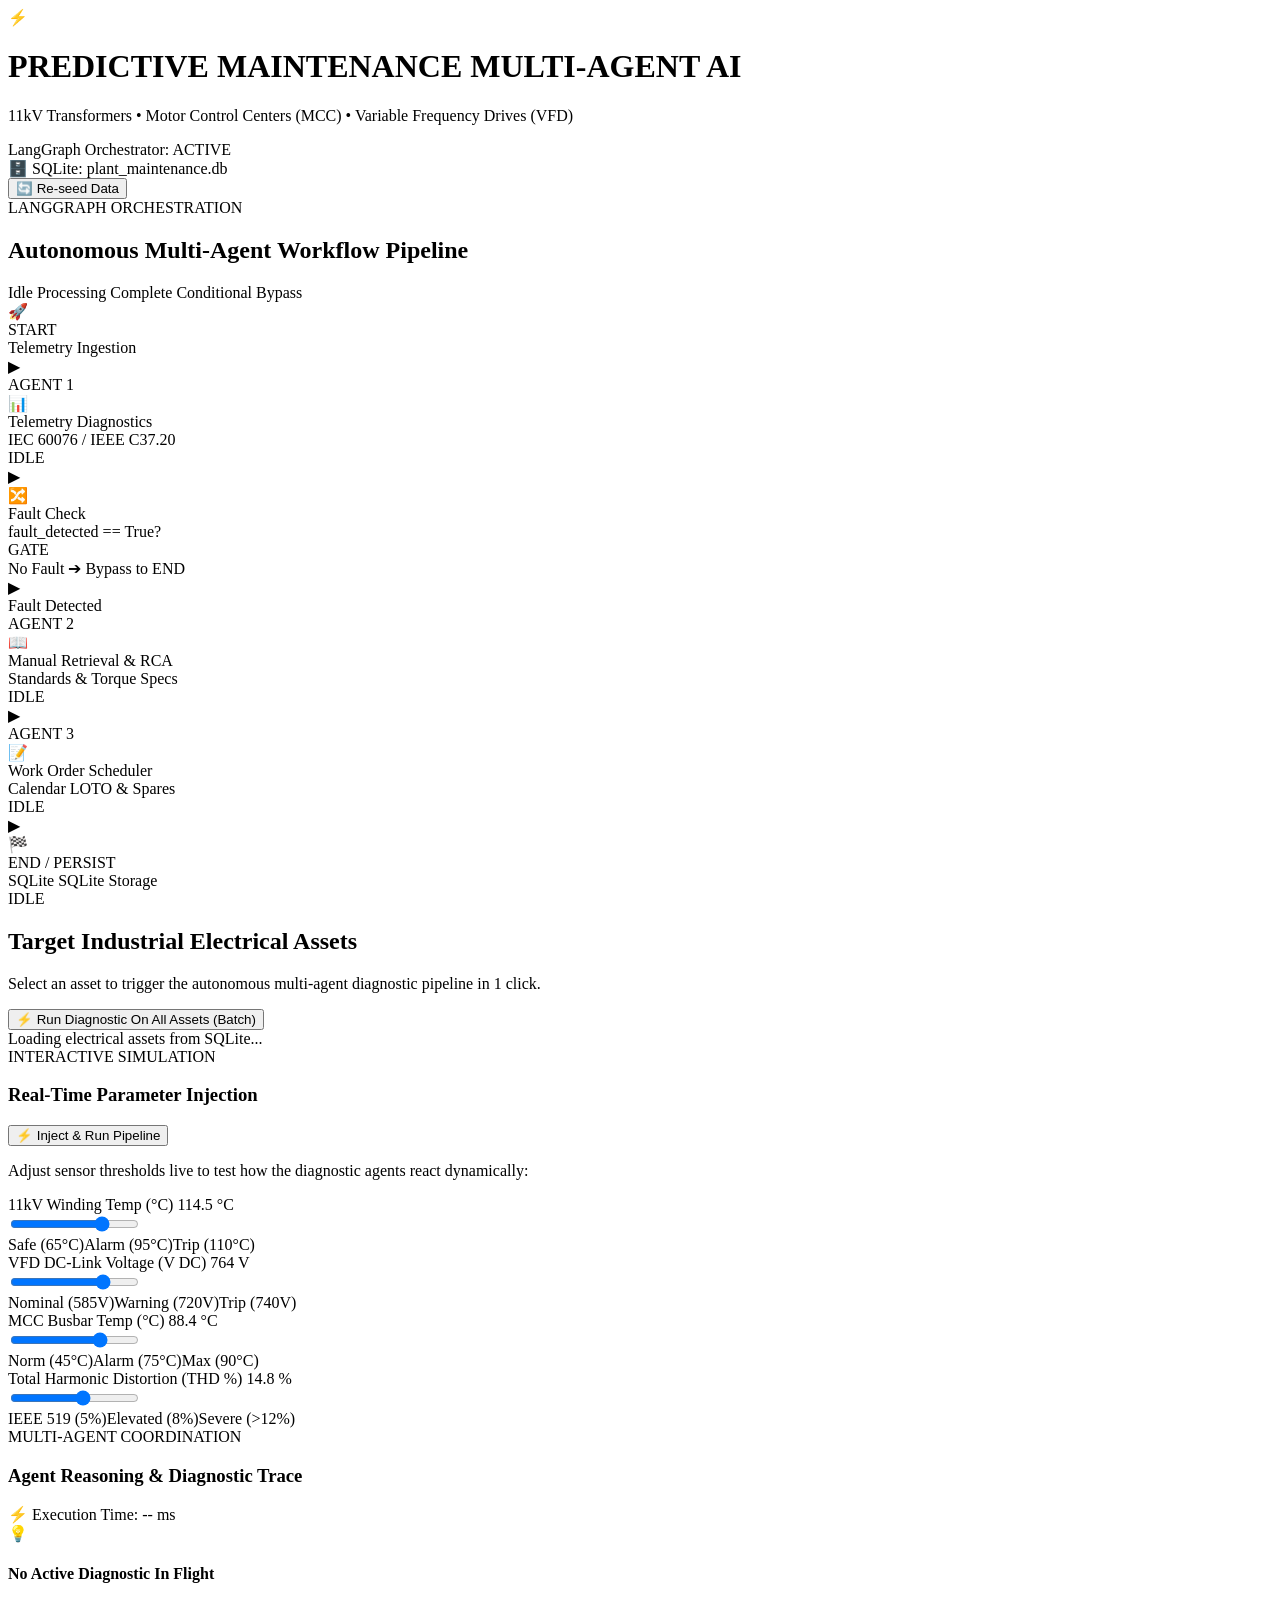
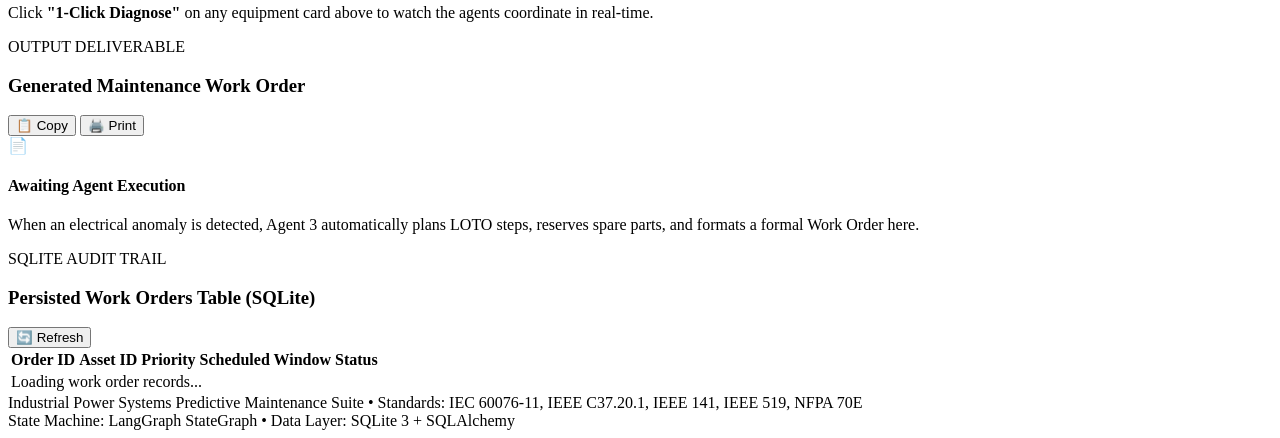
==== web/index.html @ 156f8a17 "feat: Add interactive 1-click web dashboard with LangGraph visualizer and simulation sliders" ====
<!DOCTYPE html>
<html lang="en">
<head>
  <meta charset="UTF-8">
  <meta name="viewport" content="width=device-width, initial-scale=1.0">
  <title>Heavy Electrical Assets - Multi-Agent Predictive Maintenance Suite</title>
  <link rel="preconnect" href="https://fonts.googleapis.com">
  <link rel="preconnect" href="https://fonts.gstatic.com" crossorigin>
  <link href="https://fonts.googleapis.com/css2?family=Fira+Code:wght@400;500;600&family=Inter:wght@300;400;500;600;700&family=Space+Grotesk:wght@500;600;700&display=swap" rel="stylesheet">
  <link rel="stylesheet" href="/static/style.css">
</head>
<body>
  <!-- Header / Navigation -->
  <header class="app-header">
    <div class="header-left">
      <div class="logo-badge">
        <span class="icon">⚡</span>
        <div class="logo-text">
          <h1>PREDICTIVE MAINTENANCE <span>MULTI-AGENT AI</span></h1>
          <p class="subtitle">11kV Transformers • Motor Control Centers (MCC) • Variable Frequency Drives (VFD)</p>
        </div>
      </div>
    </div>
    <div class="header-right">
      <div class="status-pill online">
        <span class="pulse-dot"></span>
        <span>LangGraph Orchestrator: ACTIVE</span>
      </div>
      <div class="status-pill db-pill">
        <span class="icon">🗄️</span>
        <span>SQLite: plant_maintenance.db</span>
      </div>
      <button class="btn btn-secondary btn-sm" id="btn-reseed" title="Reset SQLite database to baseline sample telemetry">
        🔄 Re-seed Data
      </button>
    </div>
  </header>

  <!-- Main Container -->
  <main class="main-container">
    
    <!-- Top Row: LangGraph Interactive Coordination Diagram -->
    <section class="card graph-card">
      <div class="card-header">
        <div class="card-title">
          <span class="badge-tag">LANGGRAPH ORCHESTRATION</span>
          <h2>Autonomous Multi-Agent Workflow Pipeline</h2>
        </div>
        <div class="graph-legend">
          <span class="legend-item"><span class="dot idle"></span> Idle</span>
          <span class="legend-item"><span class="dot active"></span> Processing</span>
          <span class="legend-item"><span class="dot complete"></span> Complete</span>
          <span class="legend-item"><span class="dot bypass"></span> Conditional Bypass</span>
        </div>
      </div>

      <!-- Graph Flow Visualization -->
      <div class="graph-flow-container">
        <!-- Start Node -->
        <div class="graph-node" id="node-start">
          <div class="node-icon">🚀</div>
          <div class="node-label">START</div>
          <div class="node-sub">Telemetry Ingestion</div>
        </div>

        <div class="graph-edge" id="edge-1">
          <div class="edge-line"></div>
          <div class="edge-arrow">▶</div>
        </div>

        <!-- Node 1: Telemetry Diagnostics Agent -->
        <div class="graph-node" id="node-telemetry">
          <div class="node-tag">AGENT 1</div>
          <div class="node-icon">📊</div>
          <div class="node-label">Telemetry Diagnostics</div>
          <div class="node-sub">IEC 60076 / IEEE C37.20</div>
          <div class="node-status" id="status-telemetry">IDLE</div>
        </div>

        <div class="graph-edge" id="edge-2">
          <div class="edge-line"></div>
          <div class="edge-arrow">▶</div>
        </div>

        <!-- Conditional Router Node -->
        <div class="graph-node diamond" id="node-condition">
          <div class="node-icon">🔀</div>
          <div class="node-label">Fault Check</div>
          <div class="node-sub">fault_detected == True?</div>
          <div class="node-status" id="status-condition">GATE</div>
        </div>

        <!-- Conditional Branch (False -> End) -->
        <div class="branch-bypass" id="branch-bypass">
          <div class="bypass-line"></div>
          <span class="bypass-badge">No Fault ➔ Bypass to END</span>
        </div>

        <div class="graph-edge" id="edge-3">
          <div class="edge-line"></div>
          <div class="edge-arrow">▶</div>
          <span class="edge-condition-label">Fault Detected</span>
        </div>

        <!-- Node 2: Manual Retrieval & RCA Agent -->
        <div class="graph-node" id="node-rca">
          <div class="node-tag">AGENT 2</div>
          <div class="node-icon">📖</div>
          <div class="node-label">Manual Retrieval & RCA</div>
          <div class="node-sub">Standards & Torque Specs</div>
          <div class="node-status" id="status-rca">IDLE</div>
        </div>

        <div class="graph-edge" id="edge-4">
          <div class="edge-line"></div>
          <div class="edge-arrow">▶</div>
        </div>

        <!-- Node 3: Work Order & Scheduler Agent -->
        <div class="graph-node" id="node-scheduler">
          <div class="node-tag">AGENT 3</div>
          <div class="node-icon">📝</div>
          <div class="node-label">Work Order Scheduler</div>
          <div class="node-sub">Calendar LOTO & Spares</div>
          <div class="node-status" id="status-scheduler">IDLE</div>
        </div>

        <div class="graph-edge" id="edge-5">
          <div class="edge-line"></div>
          <div class="edge-arrow">▶</div>
        </div>

        <!-- End Node -->
        <div class="graph-node" id="node-end">
          <div class="node-icon">🏁</div>
          <div class="node-label">END / PERSIST</div>
          <div class="node-sub">SQLite SQLite Storage</div>
          <div class="node-status" id="status-end">IDLE</div>
        </div>
      </div>
    </section>

    <!-- Middle Section: 1-Click Asset Selection Grid -->
    <section class="section-assets">
      <div class="section-title-bar">
        <div>
          <h2>Target Industrial Electrical Assets</h2>
          <p class="section-sub">Select an asset to trigger the autonomous multi-agent diagnostic pipeline in 1 click.</p>
        </div>
        <div class="quick-actions">
          <button class="btn btn-primary" id="btn-run-all">
            ⚡ Run Diagnostic On All Assets (Batch)
          </button>
        </div>
      </div>

      <div class="assets-grid" id="assets-grid">
        <!-- Rendered dynamically via JavaScript -->
        <div class="asset-card loading-card">Loading electrical assets from SQLite...</div>
      </div>
    </section>

    <!-- Lower Section: Split Console & Output View -->
    <div class="split-layout">
      
      <!-- Left Column: Multi-Agent Coordination Log & Live Metrics -->
      <div class="split-col">
        
        <!-- Live Parameter Playground / Simulation Box -->
        <section class="card sim-card">
          <div class="card-header">
            <div class="card-title">
              <span class="badge-tag">INTERACTIVE SIMULATION</span>
              <h3>Real-Time Parameter Injection</h3>
            </div>
            <button class="btn btn-accent btn-sm" id="btn-trigger-sim">
              ⚡ Inject & Run Pipeline
            </button>
          </div>
          <p class="sim-intro">Adjust sensor thresholds live to test how the diagnostic agents react dynamically:</p>
          
          <div class="sliders-grid">
            <div class="slider-group">
              <div class="slider-header">
                <label>11kV Winding Temp (°C)</label>
                <span class="slider-value" id="val-winding-temp">114.5 °C</span>
              </div>
              <input type="range" id="input-winding-temp" min="40" max="140" value="114" step="1">
              <div class="slider-ticks"><span>Safe (65°C)</span><span class="warn-tick">Alarm (95°C)</span><span class="crit-tick">Trip (110°C)</span></div>
            </div>

            <div class="slider-group">
              <div class="slider-header">
                <label>VFD DC-Link Voltage (V DC)</label>
                <span class="slider-value" id="val-dc-volts">764 V</span>
              </div>
              <input type="range" id="input-dc-volts" min="500" max="850" value="764" step="2">
              <div class="slider-ticks"><span>Nominal (585V)</span><span class="warn-tick">Warning (720V)</span><span class="crit-tick">Trip (740V)</span></div>
            </div>

            <div class="slider-group">
              <div class="slider-header">
                <label>MCC Busbar Temp (°C)</label>
                <span class="slider-value" id="val-busbar-temp">88.4 °C</span>
              </div>
              <input type="range" id="input-busbar-temp" min="30" max="110" value="88" step="1">
              <div class="slider-ticks"><span>Norm (45°C)</span><span class="warn-tick">Alarm (75°C)</span><span class="crit-tick">Max (90°C)</span></div>
            </div>

            <div class="slider-group">
              <div class="slider-header">
                <label>Total Harmonic Distortion (THD %)</label>
                <span class="slider-value" id="val-thd">14.8 %</span>
              </div>
              <input type="range" id="input-thd" min="1" max="25" value="14.8" step="0.2">
              <div class="slider-ticks"><span>IEEE 519 (5%)</span><span class="warn-tick">Elevated (8%)</span><span class="crit-tick">Severe (>12%)</span></div>
            </div>
          </div>
        </section>

        <!-- Multi-Agent Thought Stream -->
        <section class="card console-card">
          <div class="card-header">
            <div class="card-title">
              <span class="badge-tag">MULTI-AGENT COORDINATION</span>
              <h3>Agent Reasoning & Diagnostic Trace</h3>
            </div>
            <div class="execution-badge" id="execution-time-badge">
              ⚡ Execution Time: -- ms
            </div>
          </div>

          <div class="console-body" id="console-logs">
            <div class="empty-state">
              <div class="empty-icon">💡</div>
              <h4>No Active Diagnostic In Flight</h4>
              <p>Click <strong>"1-Click Diagnose"</strong> on any equipment card above to watch the agents coordinate in real-time.</p>
            </div>
          </div>
        </section>
      </div>

      <!-- Right Column: Generated Work Order & Database History -->
      <div class="split-col">
        
        <!-- Work Order Markdown Document -->
        <section class="card workorder-card">
          <div class="card-header">
            <div class="card-title">
              <span class="badge-tag success">OUTPUT DELIVERABLE</span>
              <h3>Generated Maintenance Work Order</h3>
            </div>
            <div class="wo-actions">
              <button class="btn btn-secondary btn-sm" id="btn-copy-wo" title="Copy markdown to clipboard">
                📋 Copy
              </button>
              <button class="btn btn-secondary btn-sm" id="btn-print-wo" title="Print formal work order">
                🖨️ Print
              </button>
            </div>
          </div>

          <div class="workorder-body" id="workorder-display">
            <div class="empty-state">
              <div class="empty-icon">📄</div>
              <h4>Awaiting Agent Execution</h4>
              <p>When an electrical anomaly is detected, Agent 3 automatically plans LOTO steps, reserves spare parts, and formats a formal Work Order here.</p>
            </div>
          </div>
        </section>

        <!-- SQLite Logged Work Orders Table -->
        <section class="card history-card">
          <div class="card-header">
            <div class="card-title">
              <span class="badge-tag">SQLITE AUDIT TRAIL</span>
              <h3>Persisted Work Orders Table (SQLite)</h3>
            </div>
            <button class="btn btn-secondary btn-sm" id="btn-refresh-history">
              🔄 Refresh
            </button>
          </div>

          <div class="table-responsive">
            <table class="data-table">
              <thead>
                <tr>
                  <th>Order ID</th>
                  <th>Asset ID</th>
                  <th>Priority</th>
                  <th>Scheduled Window</th>
                  <th>Status</th>
                </tr>
              </thead>
              <tbody id="history-table-body">
                <tr><td colspan="5" class="text-center">Loading work order records...</td></tr>
              </tbody>
            </table>
          </div>
        </section>

      </div>
    </div>
  </main>

  <!-- Footer -->
  <footer class="app-footer">
    <div class="footer-left">
      <span>Industrial Power Systems Predictive Maintenance Suite</span>
      <span class="sep">•</span>
      <span>Standards: IEC 60076-11, IEEE C37.20.1, IEEE 141, IEEE 519, NFPA 70E</span>
    </div>
    <div class="footer-right">
      <span>State Machine: LangGraph StateGraph</span>
      <span class="sep">•</span>
      <span>Data Layer: SQLite 3 + SQLAlchemy</span>
    </div>
  </footer>

  <script src="/static/app.js"></script>
</body>
</html>
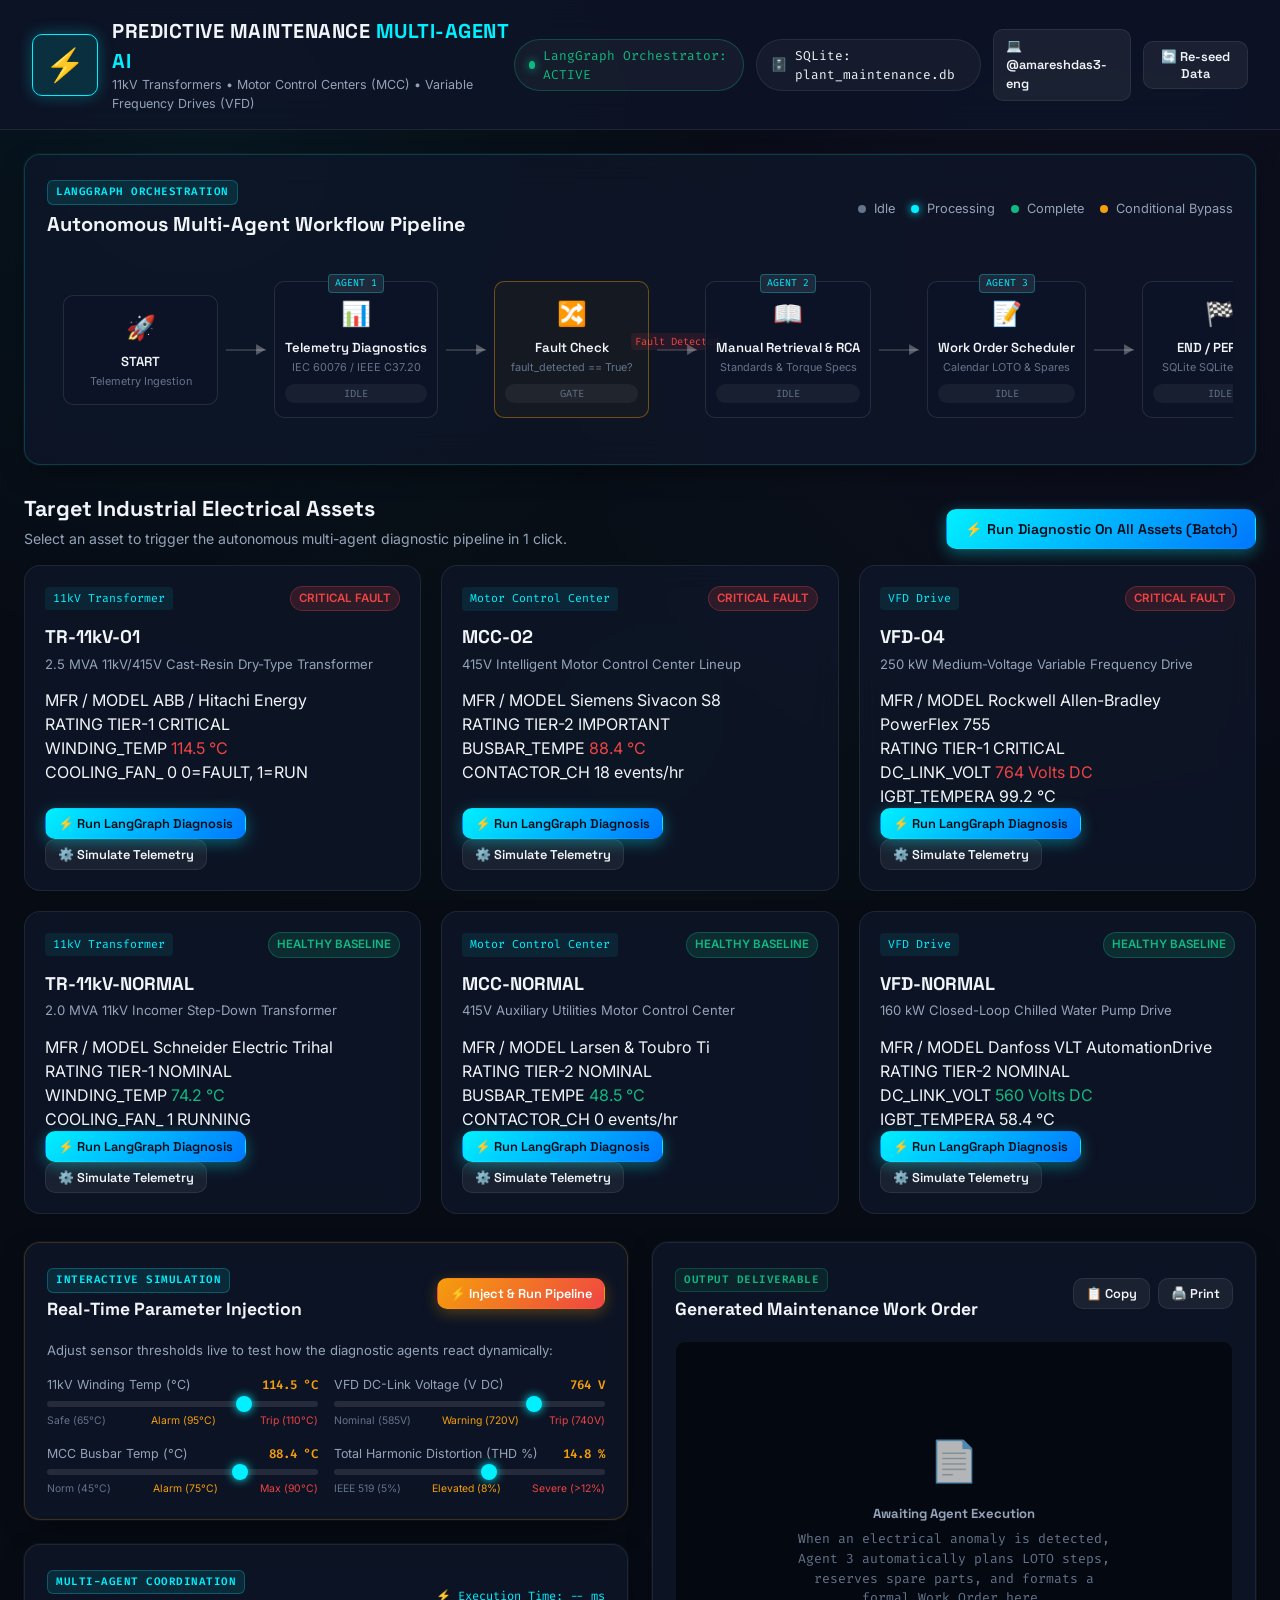
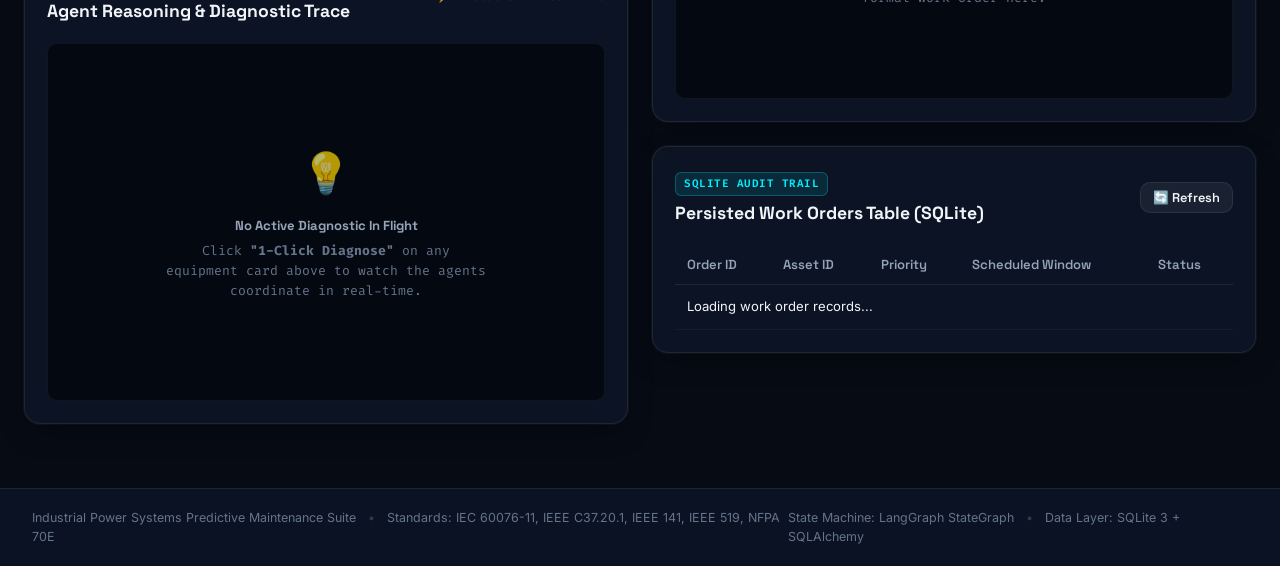
==== commit 00635551: "feat: make predictive maintenance suite live and interactive with client-side LangGraph engine" ====
--- a/web/index.html
+++ b/web/index.html
@@ -7,7 +7,7 @@
   <link rel="preconnect" href="https://fonts.googleapis.com">
   <link rel="preconnect" href="https://fonts.gstatic.com" crossorigin>
   <link href="https://fonts.googleapis.com/css2?family=Fira+Code:wght@400;500;600&family=Inter:wght@300;400;500;600;700&family=Space+Grotesk:wght@500;600;700&display=swap" rel="stylesheet">
-  <link rel="stylesheet" href="/static/style.css">
+  <link rel="stylesheet" href="./style.css">
 </head>
 <body>
   <!-- Header / Navigation -->
@@ -30,6 +30,7 @@
         <span class="icon">🗄️</span>
         <span>SQLite: plant_maintenance.db</span>
       </div>
+      <a href="https://github.com/amareshdas3-eng/multiagent-predictive-maintenance" target="_blank" rel="noopener noreferrer" class="btn btn-secondary btn-sm" style="text-decoration:none;display:inline-flex;align-items:center;gap:.35rem;" title="View Source on GitHub"><span>💻 @amareshdas3-eng</span></a>
       <button class="btn btn-secondary btn-sm" id="btn-reseed" title="Reset SQLite database to baseline sample telemetry">
         🔄 Re-seed Data
       </button>
@@ -317,6 +318,6 @@
     </div>
   </footer>
 
-  <script src="/static/app.js"></script>
+  <script src="./app.js"></script>
 </body>
 </html>
--- a/web/style.css
+++ b/web/style.css
@@ -0,0 +1,896 @@
+/* ==========================================================================
+   HEAVY ELECTRICAL PREDICTIVE MAINTENANCE SUITE - MODERN CYBER-DARK THEME
+   ========================================================================== */
+
+:root {
+  --bg-primary: #070b14;
+  --bg-secondary: #0d1527;
+  --bg-card: rgba(15, 23, 42, 0.75);
+  --bg-card-hover: rgba(24, 36, 64, 0.85);
+  --bg-accent: rgba(0, 240, 255, 0.06);
+
+  --border-color: rgba(255, 255, 255, 0.08);
+  --border-glow: rgba(0, 240, 255, 0.35);
+
+  --text-main: #f1f5f9;
+  --text-muted: #94a3b8;
+  --text-dim: #64748b;
+
+  --neon-cyan: #00f0ff;
+  --neon-blue: #3b82f6;
+  --neon-green: #10b981;
+  --neon-amber: #f59e0b;
+  --neon-red: #ef4444;
+  --neon-purple: #8b5cf6;
+
+  --font-heading: 'Space Grotesk', sans-serif;
+  --font-body: 'Inter', -apple-system, BlinkMacSystemFont, sans-serif;
+  --font-mono: 'Fira Code', monospace;
+
+  --radius-sm: 6px;
+  --radius-md: 10px;
+  --radius-lg: 16px;
+  --radius-full: 9999px;
+
+  --shadow-card: 0 10px 30px -10px rgba(0, 0, 0, 0.6), 0 0 1px 1px rgba(255, 255, 255, 0.05);
+  --shadow-glow: 0 0 25px -5px rgba(0, 240, 255, 0.3);
+}
+
+* {
+  margin: 0;
+  padding: 0;
+  box-sizing: border-box;
+}
+
+body {
+  background-color: var(--bg-primary);
+  color: var(--text-main);
+  font-family: var(--font-body);
+  line-height: 1.5;
+  min-height: 100vh;
+  background-image: 
+    radial-gradient(circle at 15% 15%, rgba(0, 240, 255, 0.05) 0%, transparent 40%),
+    radial-gradient(circle at 85% 30%, rgba(139, 92, 246, 0.05) 0%, transparent 45%),
+    radial-gradient(circle at 50% 80%, rgba(16, 185, 129, 0.03) 0%, transparent 50%);
+  background-attachment: fixed;
+  overflow-x: hidden;
+}
+
+/* Custom Scrollbars */
+::-webkit-scrollbar {
+  width: 8px;
+  height: 8px;
+}
+::-webkit-scrollbar-track {
+  background: var(--bg-primary);
+}
+::-webkit-scrollbar-thumb {
+  background: rgba(255, 255, 255, 0.15);
+  border-radius: var(--radius-full);
+}
+::-webkit-scrollbar-thumb:hover {
+  background: var(--neon-cyan);
+}
+
+/* ==========================================================================
+   APP HEADER
+   ========================================================================== */
+.app-header {
+  display: flex;
+  justify-content: space-between;
+  align-items: center;
+  padding: 16px 32px;
+  background: rgba(13, 21, 39, 0.85);
+  backdrop-filter: blur(16px);
+  border-bottom: 1px solid var(--border-color);
+  position: sticky;
+  top: 0;
+  z-index: 100;
+}
+
+.header-left .logo-badge {
+  display: flex;
+  align-items: center;
+  gap: 14px;
+}
+
+.logo-badge .icon {
+  font-size: 2rem;
+  background: rgba(0, 240, 255, 0.12);
+  border: 1px solid var(--neon-cyan);
+  border-radius: var(--radius-md);
+  padding: 6px 12px;
+  box-shadow: 0 0 15px rgba(0, 240, 255, 0.3);
+}
+
+.logo-text h1 {
+  font-family: var(--font-heading);
+  font-size: 1.25rem;
+  font-weight: 700;
+  letter-spacing: 0.5px;
+}
+
+.logo-text h1 span {
+  color: var(--neon-cyan);
+}
+
+.logo-text .subtitle {
+  font-size: 0.78rem;
+  color: var(--text-muted);
+}
+
+.header-right {
+  display: flex;
+  align-items: center;
+  gap: 12px;
+}
+
+.status-pill {
+  display: flex;
+  align-items: center;
+  gap: 8px;
+  padding: 6px 14px;
+  background: rgba(255, 255, 255, 0.04);
+  border: 1px solid var(--border-color);
+  border-radius: var(--radius-full);
+  font-size: 0.8rem;
+  font-family: var(--font-mono);
+}
+
+.status-pill.online {
+  border-color: rgba(16, 185, 129, 0.3);
+  color: var(--neon-green);
+}
+
+.pulse-dot {
+  width: 8px;
+  height: 8px;
+  background: var(--neon-green);
+  border-radius: 50%;
+  box-shadow: 0 0 10px var(--neon-green);
+  animation: pulse-glow 2s infinite;
+}
+
+@keyframes pulse-glow {
+  0% { transform: scale(0.95); box-shadow: 0 0 0 0 rgba(16, 185, 129, 0.7); }
+  70% { transform: scale(1.1); box-shadow: 0 0 0 8px rgba(16, 185, 129, 0); }
+  100% { transform: scale(0.95); box-shadow: 0 0 0 0 rgba(16, 185, 129, 0); }
+}
+
+/* ==========================================================================
+   BUTTONS & BADGES
+   ========================================================================== */
+.btn {
+  display: inline-flex;
+  align-items: center;
+  justify-content: center;
+  gap: 8px;
+  padding: 10px 18px;
+  border-radius: var(--radius-md);
+  font-family: var(--font-heading);
+  font-size: 0.88rem;
+  font-weight: 600;
+  cursor: pointer;
+  transition: all 0.2s cubic-bezier(0.4, 0, 0.2, 1);
+  border: 1px solid transparent;
+}
+
+.btn-primary {
+  background: linear-gradient(135deg, #00f0ff 0%, #0077ff 100%);
+  color: #050b14;
+  box-shadow: 0 4px 15px rgba(0, 240, 255, 0.35);
+}
+
+.btn-primary:hover {
+  transform: translateY(-2px);
+  box-shadow: 0 6px 20px rgba(0, 240, 255, 0.5);
+}
+
+.btn-secondary {
+  background: rgba(255, 255, 255, 0.06);
+  border-color: var(--border-color);
+  color: var(--text-main);
+}
+
+.btn-secondary:hover {
+  background: rgba(255, 255, 255, 0.12);
+  border-color: var(--text-muted);
+}
+
+.btn-accent {
+  background: linear-gradient(135deg, #f59e0b 0%, #ef4444 100%);
+  color: #fff;
+  box-shadow: 0 4px 15px rgba(245, 158, 11, 0.3);
+}
+
+.btn-accent:hover {
+  transform: translateY(-2px);
+  box-shadow: 0 6px 20px rgba(245, 158, 11, 0.5);
+}
+
+.btn-sm {
+  padding: 6px 12px;
+  font-size: 0.8rem;
+}
+
+.badge-tag {
+  display: inline-block;
+  padding: 3px 8px;
+  font-size: 0.68rem;
+  font-family: var(--font-mono);
+  font-weight: 600;
+  letter-spacing: 0.5px;
+  border-radius: var(--radius-sm);
+  background: rgba(0, 240, 255, 0.1);
+  color: var(--neon-cyan);
+  border: 1px solid rgba(0, 240, 255, 0.25);
+  text-transform: uppercase;
+}
+
+.badge-tag.success {
+  background: rgba(16, 185, 129, 0.1);
+  color: var(--neon-green);
+  border-color: rgba(16, 185, 129, 0.25);
+}
+
+.badge-tag.danger {
+  background: rgba(239, 68, 68, 0.15);
+  color: var(--neon-red);
+  border-color: rgba(239, 68, 68, 0.35);
+}
+
+/* ==========================================================================
+   MAIN LAYOUT & CARDS
+   ========================================================================== */
+.main-container {
+  max-width: 1440px;
+  margin: 0 auto;
+  padding: 24px;
+  display: flex;
+  flex-direction: column;
+  gap: 28px;
+}
+
+.card {
+  background: var(--bg-card);
+  backdrop-filter: blur(16px);
+  border: 1px solid var(--border-color);
+  border-radius: var(--radius-lg);
+  padding: 22px;
+  box-shadow: var(--shadow-card);
+  transition: border-color 0.3s ease;
+}
+
+.card-header {
+  display: flex;
+  justify-content: space-between;
+  align-items: center;
+  margin-bottom: 18px;
+}
+
+.card-title h2 {
+  font-family: var(--font-heading);
+  font-size: 1.25rem;
+  margin-top: 4px;
+}
+
+.card-title h3 {
+  font-family: var(--font-heading);
+  font-size: 1.1rem;
+  margin-top: 4px;
+}
+
+/* ==========================================================================
+   LANGGRAPH COORDINATION FLOW DIAGRAM
+   ========================================================================== */
+.graph-card {
+  border-color: rgba(0, 240, 255, 0.18);
+  position: relative;
+  overflow: hidden;
+}
+
+.graph-legend {
+  display: flex;
+  gap: 16px;
+  font-size: 0.8rem;
+  color: var(--text-muted);
+}
+
+.graph-legend .dot {
+  display: inline-block;
+  width: 8px;
+  height: 8px;
+  border-radius: 50%;
+  margin-right: 4px;
+}
+.dot.idle { background: var(--text-dim); }
+.dot.active { background: var(--neon-cyan); box-shadow: 0 0 8px var(--neon-cyan); }
+.dot.complete { background: var(--neon-green); }
+.dot.bypass { background: var(--neon-amber); }
+
+.graph-flow-container {
+  display: flex;
+  align-items: center;
+  justify-content: space-between;
+  padding: 24px 16px;
+  position: relative;
+  overflow-x: auto;
+  gap: 8px;
+}
+
+.graph-node {
+  flex: 0 0 155px;
+  background: rgba(13, 21, 39, 0.9);
+  border: 1px solid rgba(255, 255, 255, 0.1);
+  border-radius: var(--radius-md);
+  padding: 14px 10px;
+  text-align: center;
+  position: relative;
+  transition: all 0.3s ease;
+  z-index: 2;
+}
+
+.graph-node .node-tag {
+  position: absolute;
+  top: -8px;
+  left: 50%;
+  transform: translateX(-50%);
+  background: #1e293b;
+  font-size: 0.62rem;
+  font-family: var(--font-mono);
+  padding: 1px 6px;
+  border-radius: 4px;
+  color: var(--neon-cyan);
+  border: 1px solid rgba(0, 240, 255, 0.3);
+}
+
+.graph-node .node-icon {
+  font-size: 1.5rem;
+  margin-bottom: 6px;
+}
+
+.graph-node .node-label {
+  font-family: var(--font-heading);
+  font-size: 0.82rem;
+  font-weight: 600;
+  color: var(--text-main);
+  white-space: nowrap;
+  overflow: hidden;
+  text-overflow: ellipsis;
+}
+
+.graph-node .node-sub {
+  font-size: 0.68rem;
+  color: var(--text-dim);
+  margin-top: 2px;
+}
+
+.graph-node .node-status {
+  margin-top: 8px;
+  font-family: var(--font-mono);
+  font-size: 0.65rem;
+  padding: 2px 6px;
+  border-radius: var(--radius-full);
+  background: rgba(255, 255, 255, 0.05);
+  color: var(--text-dim);
+}
+
+/* Node States */
+.graph-node.active-node {
+  border-color: var(--neon-cyan);
+  box-shadow: 0 0 20px rgba(0, 240, 255, 0.4);
+  transform: translateY(-4px);
+}
+.graph-node.active-node .node-status {
+  background: rgba(0, 240, 255, 0.2);
+  color: var(--neon-cyan);
+  animation: pulse-glow 1.5s infinite;
+}
+
+.graph-node.complete-node {
+  border-color: var(--neon-green);
+}
+.graph-node.complete-node .node-status {
+  background: rgba(16, 185, 129, 0.2);
+  color: var(--neon-green);
+}
+
+.graph-node.diamond {
+  border-color: rgba(245, 158, 11, 0.4);
+  background: rgba(245, 158, 11, 0.04);
+}
+
+.graph-edge {
+  flex: 1;
+  display: flex;
+  align-items: center;
+  justify-content: center;
+  position: relative;
+  min-width: 40px;
+}
+
+.edge-line {
+  height: 2px;
+  width: 100%;
+  background: rgba(255, 255, 255, 0.15);
+  transition: all 0.3s;
+}
+
+.edge-arrow {
+  position: absolute;
+  right: 0;
+  color: rgba(255, 255, 255, 0.3);
+  font-size: 0.75rem;
+}
+
+.edge-condition-label {
+  position: absolute;
+  top: -16px;
+  font-size: 0.65rem;
+  font-family: var(--font-mono);
+  color: var(--neon-red);
+  background: rgba(239, 68, 68, 0.1);
+  padding: 1px 4px;
+  border-radius: 4px;
+  white-space: nowrap;
+}
+
+.graph-edge.active-edge .edge-line {
+  background: var(--neon-cyan);
+  box-shadow: 0 0 10px var(--neon-cyan);
+}
+.graph-edge.active-edge .edge-arrow {
+  color: var(--neon-cyan);
+}
+
+.branch-bypass {
+  position: absolute;
+  bottom: 6px;
+  left: 48%;
+  transform: translateX(-50%);
+  display: none;
+  align-items: center;
+  gap: 8px;
+  z-index: 1;
+}
+
+.branch-bypass.active {
+  display: flex;
+}
+
+.bypass-badge {
+  font-family: var(--font-mono);
+  font-size: 0.72rem;
+  background: rgba(245, 158, 11, 0.15);
+  border: 1px solid var(--neon-amber);
+  color: var(--neon-amber);
+  padding: 4px 10px;
+  border-radius: var(--radius-full);
+}
+
+/* ==========================================================================
+   ASSET SELECTION GRID
+   ========================================================================== */
+.section-title-bar {
+  display: flex;
+  justify-content: space-between;
+  align-items: flex-end;
+  margin-bottom: 16px;
+}
+
+.section-title-bar h2 {
+  font-family: var(--font-heading);
+  font-size: 1.35rem;
+}
+
+.section-sub {
+  color: var(--text-muted);
+  font-size: 0.88rem;
+  margin-top: 2px;
+}
+
+.assets-grid {
+  display: grid;
+  grid-template-columns: repeat(auto-fit, minmax(320px, 1fr));
+  gap: 20px;
+}
+
+.asset-card {
+  background: var(--bg-card);
+  backdrop-filter: blur(14px);
+  border: 1px solid var(--border-color);
+  border-radius: var(--radius-lg);
+  padding: 20px;
+  display: flex;
+  flex-direction: column;
+  justify-content: space-between;
+  transition: all 0.25s ease;
+  position: relative;
+  overflow: hidden;
+}
+
+.asset-card:hover {
+  background: var(--bg-card-hover);
+  border-color: rgba(0, 240, 255, 0.3);
+  transform: translateY(-3px);
+  box-shadow: 0 12px 25px -10px rgba(0, 0, 0, 0.7);
+}
+
+.asset-card.active-selected {
+  border-color: var(--neon-cyan);
+  box-shadow: 0 0 20px rgba(0, 240, 255, 0.25);
+}
+
+.asset-badge-row {
+  display: flex;
+  justify-content: space-between;
+  align-items: center;
+  margin-bottom: 12px;
+}
+
+.asset-type-badge {
+  font-family: var(--font-mono);
+  font-size: 0.72rem;
+  color: var(--neon-cyan);
+  background: rgba(0, 240, 255, 0.08);
+  padding: 3px 8px;
+  border-radius: 4px;
+}
+
+.asset-condition-badge {
+  font-size: 0.72rem;
+  font-weight: 600;
+  padding: 3px 8px;
+  border-radius: var(--radius-full);
+}
+.asset-condition-badge.fault {
+  background: rgba(239, 68, 68, 0.15);
+  color: var(--neon-red);
+  border: 1px solid rgba(239, 68, 68, 0.3);
+}
+.asset-condition-badge.healthy {
+  background: rgba(16, 185, 129, 0.15);
+  color: var(--neon-green);
+  border: 1px solid rgba(16, 185, 129, 0.3);
+}
+
+.asset-main-info h3 {
+  font-family: var(--font-heading);
+  font-size: 1.15rem;
+  margin-bottom: 4px;
+}
+
+.asset-spec-line {
+  font-size: 0.82rem;
+  color: var(--text-muted);
+  margin-bottom: 14px;
+}
+
+.telemetry-mini-strip {
+  display: grid;
+  grid-template-columns: 1fr 1fr;
+  gap: 8px;
+  background: rgba(0, 0, 0, 0.25);
+  border: 1px solid rgba(255, 255, 255, 0.04);
+  border-radius: var(--radius-md);
+  padding: 10px;
+  margin-bottom: 16px;
+}
+
+.mini-stat .stat-label {
+  font-size: 0.68rem;
+  color: var(--text-dim);
+  text-transform: uppercase;
+  letter-spacing: 0.5px;
+}
+
+.mini-stat .stat-val {
+  font-family: var(--font-mono);
+  font-size: 0.95rem;
+  font-weight: 600;
+  color: var(--text-main);
+}
+.mini-stat .stat-val.alarm {
+  color: var(--neon-red);
+}
+
+.asset-card-btn {
+  width: 100%;
+}
+
+/* ==========================================================================
+   SPLIT CONSOLE & OUTPUT LAYOUT
+   ========================================================================== */
+.split-layout {
+  display: grid;
+  grid-template-columns: 1fr 1fr;
+  gap: 24px;
+}
+
+.split-col {
+  display: flex;
+  flex-direction: column;
+  gap: 24px;
+}
+
+/* Live Simulation Card */
+.sim-card {
+  border-color: rgba(245, 158, 11, 0.2);
+}
+
+.sim-intro {
+  font-size: 0.82rem;
+  color: var(--text-muted);
+  margin-bottom: 16px;
+}
+
+.sliders-grid {
+  display: grid;
+  grid-template-columns: 1fr 1fr;
+  gap: 16px;
+}
+
+.slider-group {
+  display: flex;
+  flex-direction: column;
+  gap: 6px;
+}
+
+.slider-header {
+  display: flex;
+  justify-content: space-between;
+  align-items: center;
+  font-size: 0.78rem;
+  color: var(--text-muted);
+}
+
+.slider-value {
+  font-family: var(--font-mono);
+  font-weight: 600;
+  color: var(--neon-amber);
+}
+
+input[type="range"] {
+  -webkit-appearance: none;
+  appearance: none;
+  width: 100%;
+  height: 6px;
+  background: rgba(255, 255, 255, 0.1);
+  border-radius: var(--radius-full);
+  outline: none;
+}
+
+input[type="range"]::-webkit-slider-thumb {
+  -webkit-appearance: none;
+  width: 16px;
+  height: 16px;
+  border-radius: 50%;
+  background: var(--neon-cyan);
+  cursor: pointer;
+  box-shadow: 0 0 10px var(--neon-cyan);
+  transition: transform 0.1s;
+}
+input[type="range"]::-webkit-slider-thumb:hover {
+  transform: scale(1.2);
+}
+
+.slider-ticks {
+  display: flex;
+  justify-content: space-between;
+  font-size: 0.65rem;
+  color: var(--text-dim);
+}
+.slider-ticks .warn-tick { color: var(--neon-amber); }
+.slider-ticks .crit-tick { color: var(--neon-red); }
+
+/* Multi-Agent Console */
+.console-card {
+  min-height: 480px;
+  display: flex;
+  flex-direction: column;
+}
+
+.execution-badge {
+  font-family: var(--font-mono);
+  font-size: 0.75rem;
+  color: var(--neon-cyan);
+}
+
+.console-body {
+  flex: 1;
+  background: #040810;
+  border: 1px solid rgba(255, 255, 255, 0.05);
+  border-radius: var(--radius-md);
+  padding: 18px;
+  font-family: var(--font-mono);
+  font-size: 0.82rem;
+  overflow-y: auto;
+  max-height: 520px;
+  display: flex;
+  flex-direction: column;
+  gap: 16px;
+}
+
+.agent-message-block {
+  border-left: 3px solid var(--neon-cyan);
+  background: rgba(0, 240, 255, 0.03);
+  padding: 12px 14px;
+  border-radius: 0 var(--radius-md) var(--radius-md) 0;
+  animation: fadeIn 0.3s ease;
+}
+
+.agent-message-block.agent-rca {
+  border-left-color: var(--neon-purple);
+  background: rgba(139, 92, 246, 0.03);
+}
+
+.agent-message-block.agent-scheduler {
+  border-left-color: var(--neon-green);
+  background: rgba(16, 185, 129, 0.03);
+}
+
+.agent-message-header {
+  display: flex;
+  justify-content: space-between;
+  font-size: 0.75rem;
+  font-weight: 600;
+  color: var(--neon-cyan);
+  margin-bottom: 6px;
+}
+.agent-message-block.agent-rca .agent-message-header { color: var(--neon-purple); }
+.agent-message-block.agent-scheduler .agent-message-header { color: var(--neon-green); }
+
+.agent-message-content {
+  color: var(--text-main);
+  white-space: pre-wrap;
+  line-height: 1.6;
+}
+
+/* Work Order Document Viewer */
+.workorder-card {
+  min-height: 480px;
+  display: flex;
+  flex-direction: column;
+}
+
+.wo-actions {
+  display: flex;
+  gap: 8px;
+}
+
+.workorder-body {
+  flex: 1;
+  background: #040810;
+  border: 1px solid rgba(255, 255, 255, 0.05);
+  border-radius: var(--radius-md);
+  padding: 20px;
+  font-family: var(--font-mono);
+  font-size: 0.82rem;
+  overflow-y: auto;
+  max-height: 520px;
+  color: var(--text-main);
+}
+
+.workorder-markdown {
+  white-space: pre-wrap;
+  line-height: 1.65;
+}
+
+.workorder-markdown h1 {
+  color: var(--neon-cyan);
+  font-size: 1.1rem;
+  border-bottom: 1px dashed rgba(255, 255, 255, 0.15);
+  padding-bottom: 8px;
+  margin-bottom: 12px;
+}
+
+/* SQLite History Table */
+.history-card {
+  overflow: hidden;
+}
+
+.table-responsive {
+  overflow-x: auto;
+}
+
+.data-table {
+  width: 100%;
+  border-collapse: collapse;
+  font-size: 0.82rem;
+  text-align: left;
+}
+
+.data-table th {
+  padding: 10px 12px;
+  font-family: var(--font-heading);
+  color: var(--text-muted);
+  border-bottom: 1px solid var(--border-color);
+  font-weight: 600;
+}
+
+.data-table td {
+  padding: 12px;
+  border-bottom: 1px solid rgba(255, 255, 255, 0.04);
+}
+
+.data-table tr:hover {
+  background: rgba(255, 255, 255, 0.02);
+}
+
+.priority-pill {
+  display: inline-block;
+  padding: 2px 8px;
+  border-radius: var(--radius-full);
+  font-size: 0.7rem;
+  font-weight: 600;
+  font-family: var(--font-mono);
+}
+.priority-pill.Critical { background: rgba(239, 68, 68, 0.2); color: var(--neon-red); }
+.priority-pill.High { background: rgba(245, 158, 11, 0.2); color: var(--neon-amber); }
+.priority-pill.Medium { background: rgba(59, 130, 246, 0.2); color: var(--neon-blue); }
+
+.status-tag {
+  color: var(--neon-green);
+  font-size: 0.75rem;
+  font-family: var(--font-mono);
+}
+
+/* Empty States */
+.empty-state {
+  display: flex;
+  flex-direction: column;
+  align-items: center;
+  justify-content: center;
+  height: 100%;
+  padding: 40px 20px;
+  text-align: center;
+  color: var(--text-dim);
+}
+
+.empty-icon {
+  font-size: 2.5rem;
+  margin-bottom: 12px;
+  opacity: 0.7;
+}
+
+.empty-state h4 {
+  font-family: var(--font-heading);
+  color: var(--text-muted);
+  margin-bottom: 6px;
+}
+
+.empty-state p {
+  font-size: 0.82rem;
+  max-width: 320px;
+}
+
+/* Footer */
+.app-footer {
+  display: flex;
+  justify-content: space-between;
+  padding: 20px 32px;
+  border-top: 1px solid var(--border-color);
+  font-size: 0.78rem;
+  color: var(--text-dim);
+  background: rgba(13, 21, 39, 0.8);
+  margin-top: 40px;
+}
+
+.app-footer .sep {
+  margin: 0 8px;
+  opacity: 0.4;
+}
+
+@keyframes fadeIn {
+  from { opacity: 0; transform: translateY(6px); }
+  to { opacity: 1; transform: translateY(0); }
+}
+
+@media (max-width: 1024px) {
+  .split-layout {
+    grid-template-columns: 1fr;
+  }
+  .sliders-grid {
+    grid-template-columns: 1fr;
+  }
+}
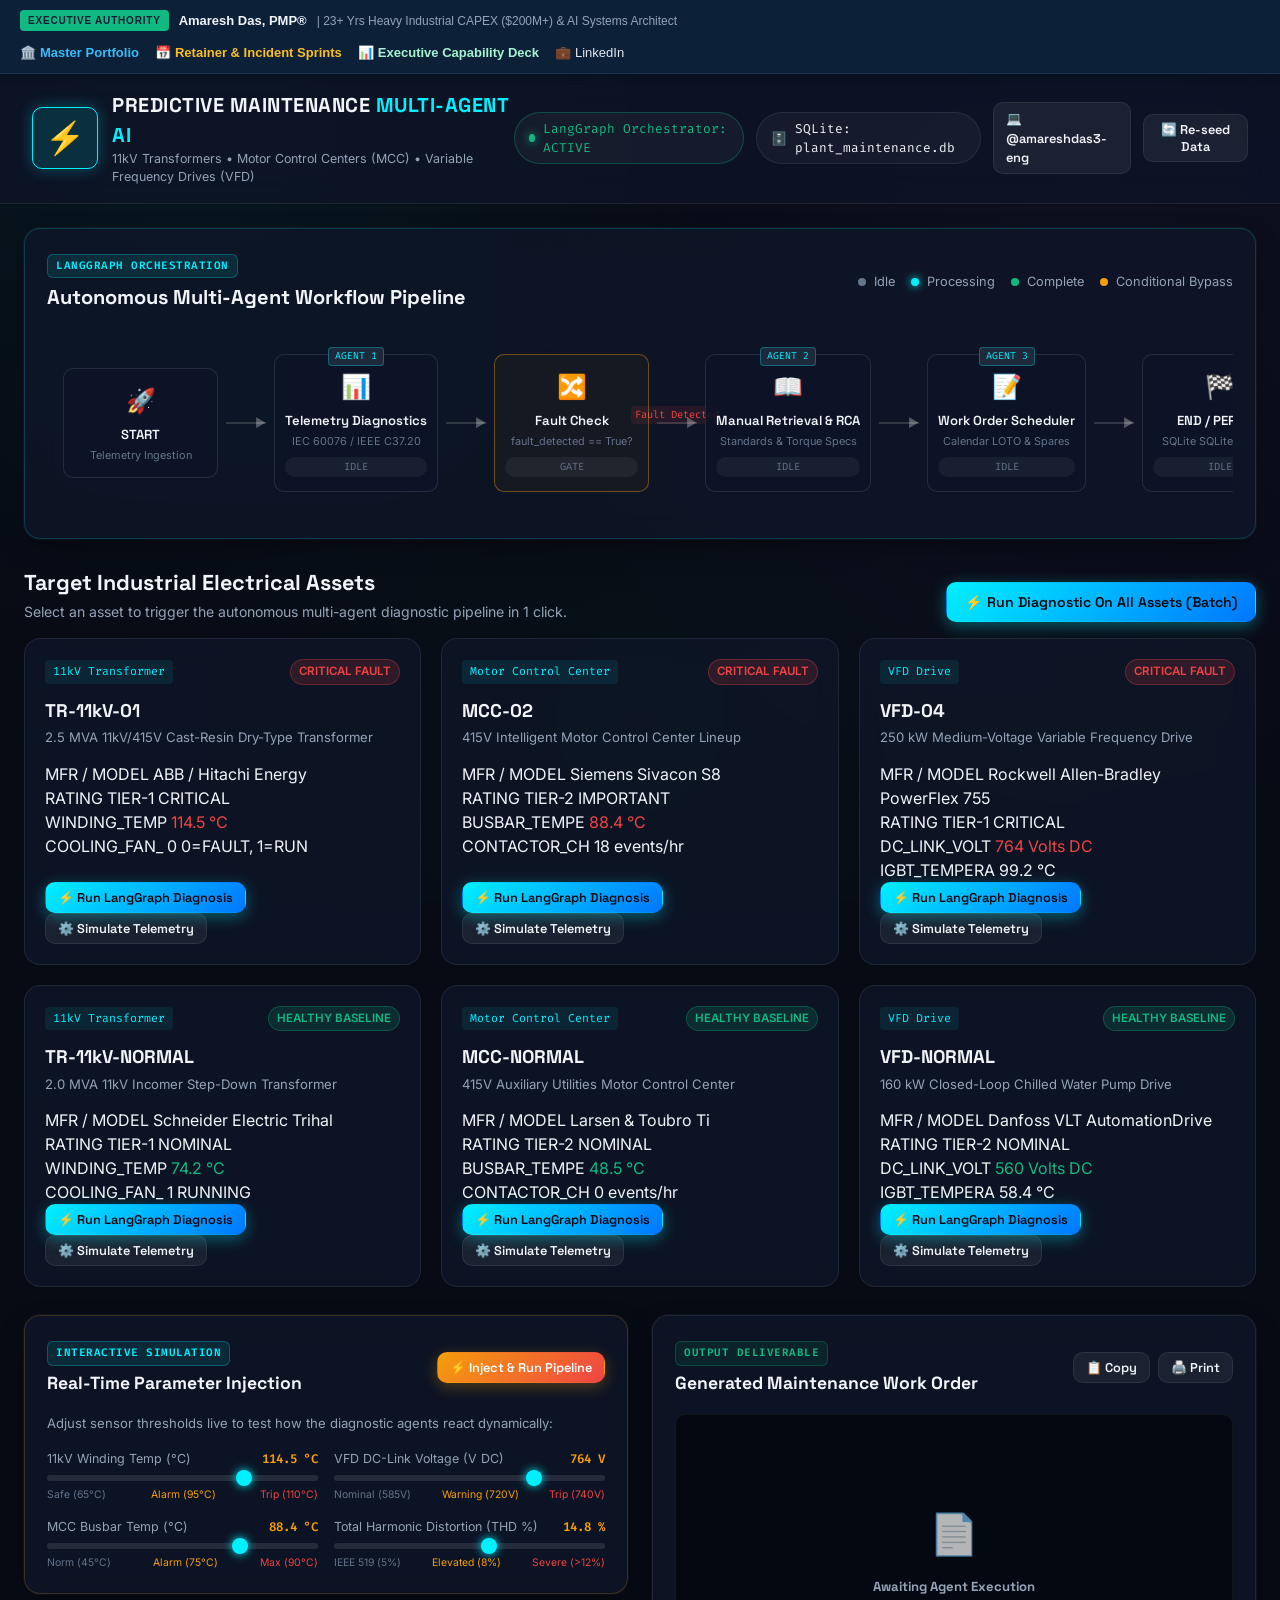
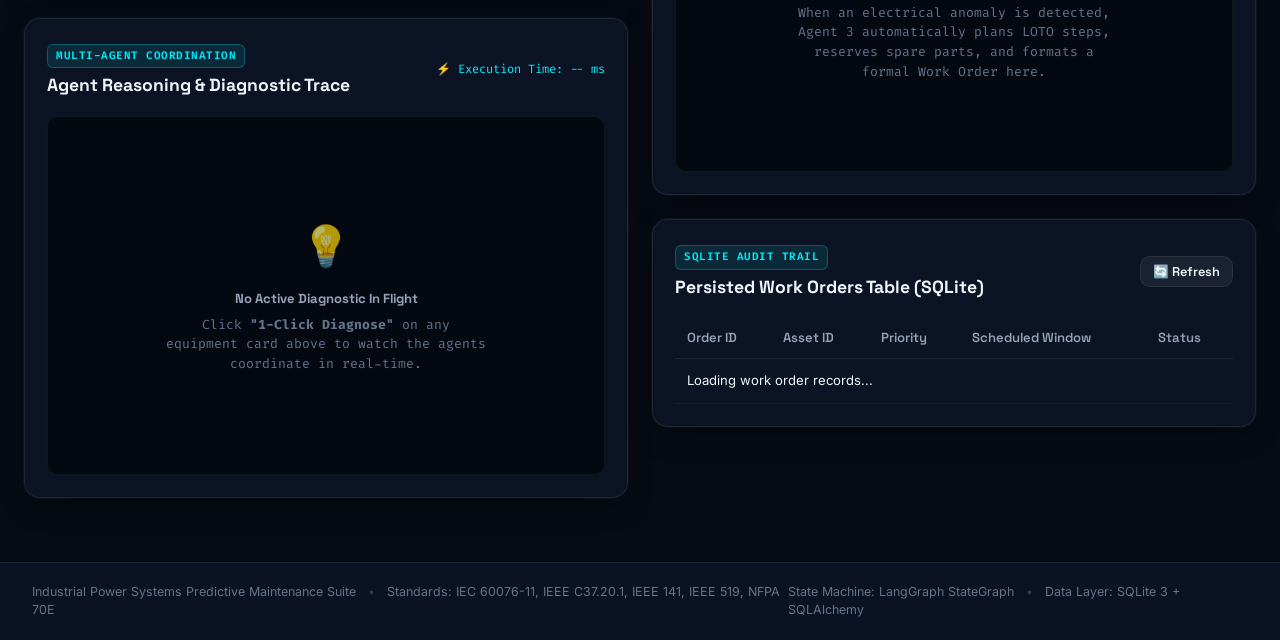
==== commit 55f29a30: "feat: inject universal executive authority banner" ====
--- a/web/index.html
+++ b/web/index.html
@@ -10,6 +10,29 @@
   <link rel="stylesheet" href="./style.css">
 </head>
 <body>
+<!-- ====== UNIVERSAL EXECUTIVE AUTHORITY BANNER ====== -->
+<div id="executive-authority-banner" style="background:#0c2038;color:#ffffff;padding:10px 20px;font-family:'Source Sans 3',-apple-system,BlinkMacSystemFont,Segoe UI,Roboto,sans-serif;font-size:13px;border-bottom:1px solid #1c314e;display:flex;justify-content:space-between;align-items:center;flex-wrap:wrap;gap:12px;position:relative;z-index:999999;box-shadow:0 2px 8px rgba(0,0,0,0.25);">
+  <div style="display:flex;align-items:center;gap:10px;flex-wrap:wrap;">
+    <span style="background:#10b981;color:#0b1e36;font-size:10px;font-weight:800;padding:3px 8px;border-radius:4px;letter-spacing:0.8px;text-transform:uppercase;">Executive Authority</span>
+    <span style="color:#f1f5f9;font-weight:600;">Amaresh Das, PMP®</span>
+    <span style="color:#94a3b8;font-size:12px;">| 23+ Yrs Heavy Industrial CAPEX ($200M+) &amp; AI Systems Architect</span>
+  </div>
+  <div style="display:flex;align-items:center;gap:16px;flex-wrap:wrap;">
+    <a href="https://amaresh-das.netlify.app/portfolio.html" target="_blank" rel="noopener noreferrer" style="color:#38bdf8;text-decoration:none;font-weight:600;display:inline-flex;align-items:center;gap:4px;">
+      <span>🏛️</span> Master Portfolio
+    </a>
+    <a href="https://amaresh-das.netlify.app/portfolio.html#engagement-models" target="_blank" rel="noopener noreferrer" style="color:#fbbf24;text-decoration:none;font-weight:700;display:inline-flex;align-items:center;gap:4px;">
+      <span>📅</span> Retainer &amp; Incident Sprints
+    </a>
+    <a href="https://amaresh-das.netlify.app/deck" target="_blank" rel="noopener noreferrer" style="color:#a7f3d0;text-decoration:none;font-weight:600;display:inline-flex;align-items:center;gap:4px;">
+      <span>📊</span> Executive Capability Deck
+    </a>
+    <a href="https://linkedin.com/in/amaresh-das" target="_blank" rel="noopener noreferrer" style="color:#e2e8f0;text-decoration:none;display:inline-flex;align-items:center;gap:4px;">
+      <span>💼</span> LinkedIn
+    </a>
+  </div>
+</div>
+
   <!-- Header / Navigation -->
   <header class="app-header">
     <div class="header-left">
